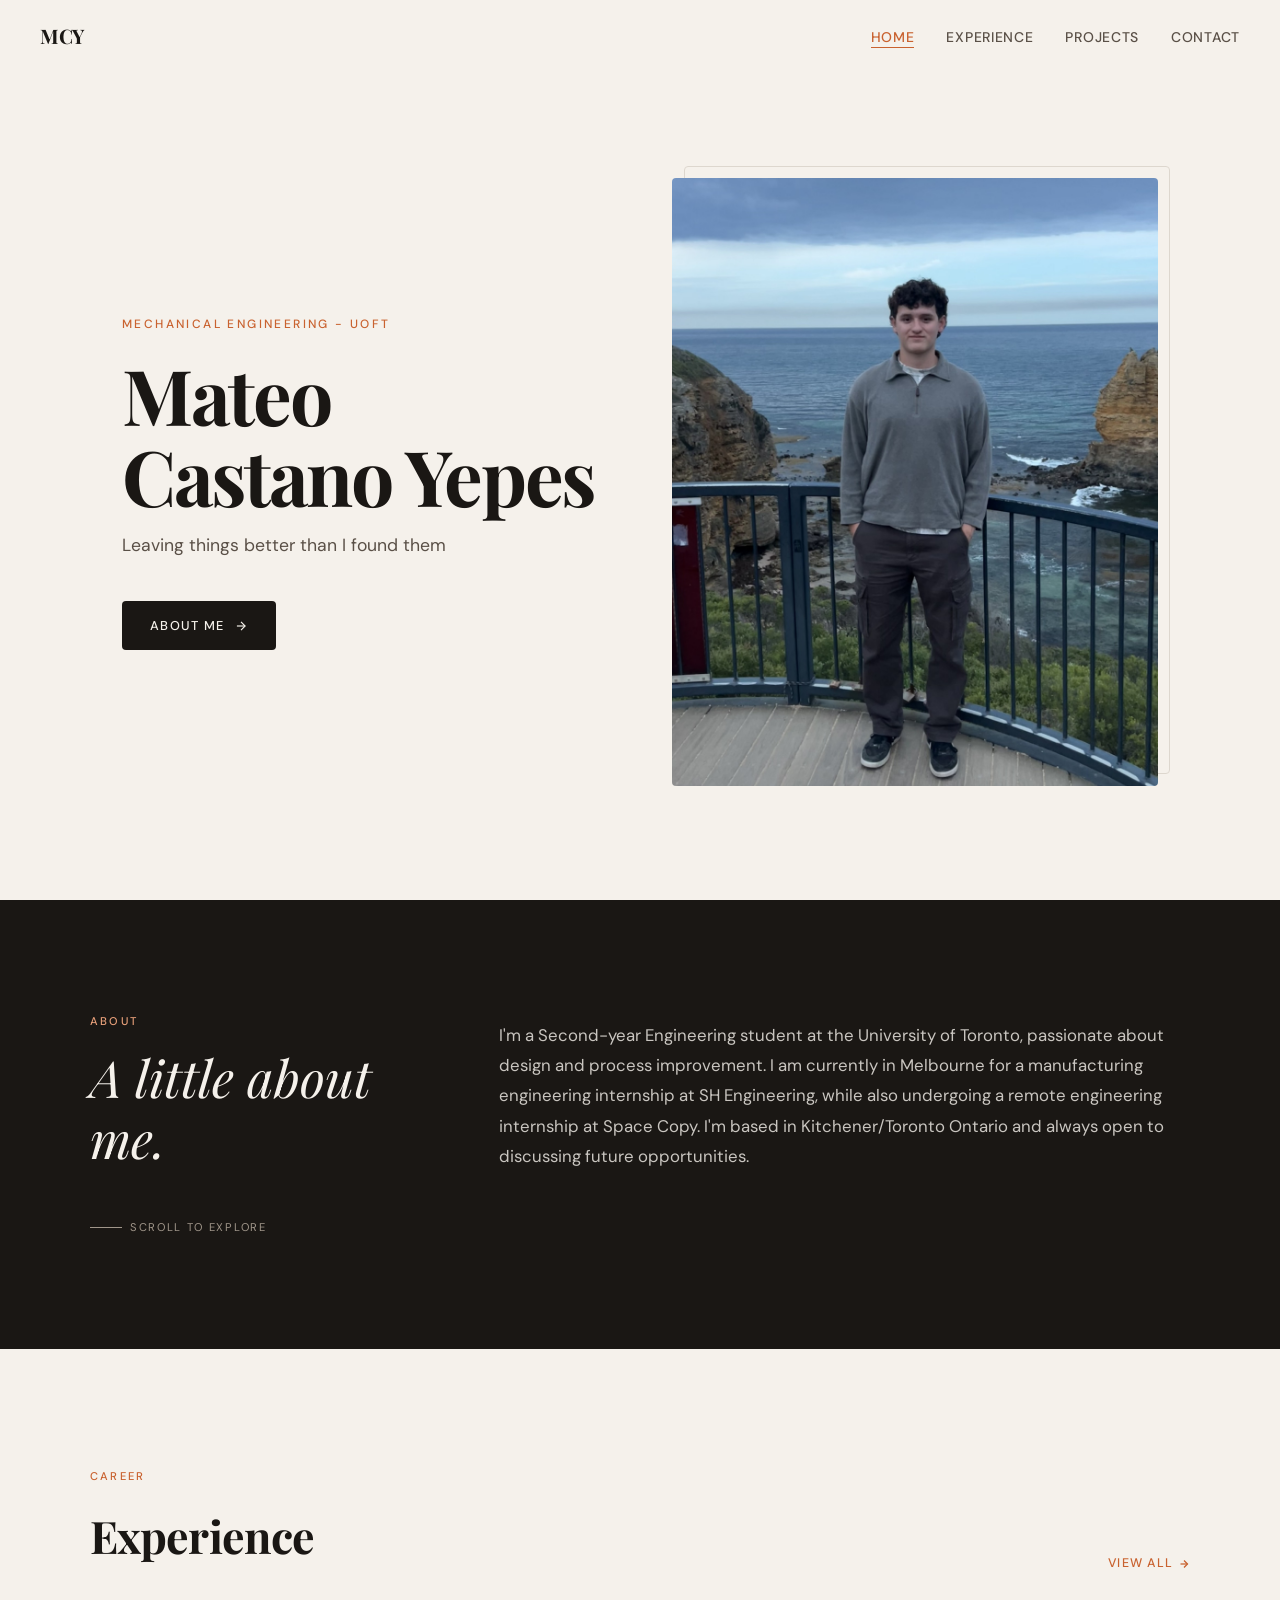
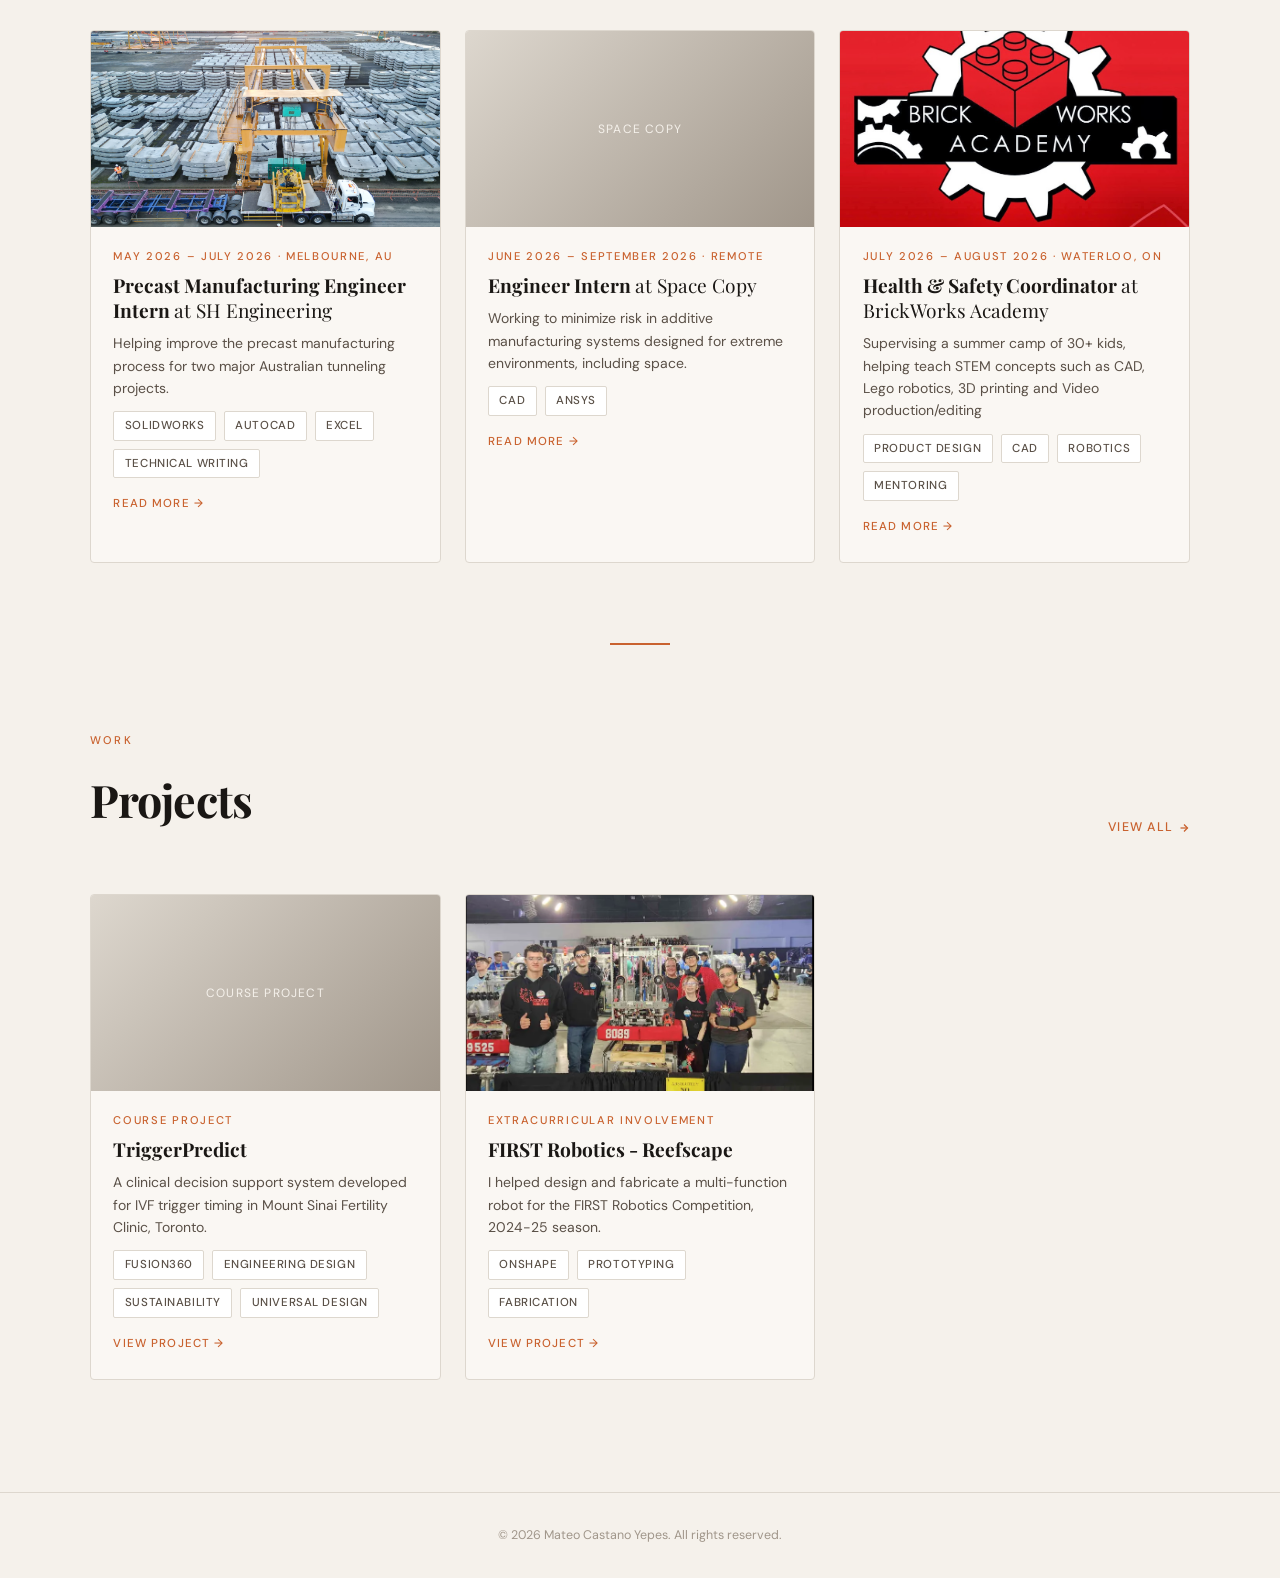
==== index.html @ e4598192 "Add files via upload" ====
<!DOCTYPE html>
<html lang="en">
<head>
  <meta charset="UTF-8" />
  <meta name="viewport" content="width=device-width, initial-scale=1.0" />
  <title id="page-title">Portfolio</title>
  <link rel="stylesheet" href="assets/css/style.css" />
  <style>
    /* ---- Hero ---- */
    .hero {
      min-height: 100vh;
      display: grid;
      grid-template-columns: 1fr 1fr;
      align-items: center;
      gap: 4rem;
      padding: 8rem 2rem 4rem;
      max-width: var(--max-w);
      margin: 0 auto;
    }
    .hero-text { }
    .hero-eyebrow {
      font-size: 0.75rem;
      font-weight: 500;
      letter-spacing: 0.2em;
      text-transform: uppercase;
      color: var(--accent);
      margin-bottom: 1.25rem;
      opacity: 0;
      animation: fadeUp 0.8s 0.2s forwards;
    }
    .hero-name {
      font-family: var(--font-display);
      font-size: clamp(2.8rem, 6vw, 5rem);
      font-weight: 700;
      line-height: 1.05;
      letter-spacing: -0.03em;
      color: var(--ink);
      margin-bottom: 1rem;
      opacity: 0;
      animation: fadeUp 0.8s 0.35s forwards;
    }
    .hero-tagline {
      font-size: 1.1rem;
      color: var(--ink-mid);
      max-width: 420px;
      margin-bottom: 2.5rem;
      opacity: 0;
      animation: fadeUp 0.8s 0.5s forwards;
    }
    .hero-cta {
      display: inline-flex;
      align-items: center;
      gap: 0.6rem;
      font-size: 0.8rem;
      font-weight: 500;
      letter-spacing: 0.1em;
      text-transform: uppercase;
      color: var(--cream);
      background: var(--ink);
      padding: 0.85rem 1.75rem;
      border-radius: var(--radius);
      transition: background var(--transition), transform var(--transition);
      opacity: 0;
      animation: fadeUp 0.8s 0.65s forwards;
    }
    .hero-cta:hover { background: var(--accent); transform: translateY(-2px); }

    .hero-photo-wrap {
      position: relative;
      opacity: 0;
      animation: fadeIn 1s 0.4s forwards;
    }
    .hero-photo-wrap::before {
      content: '';
      position: absolute;
      inset: -12px -12px 12px 12px;
      border: 1.5px solid var(--border);
      border-radius: var(--radius);
      z-index: 0;
    }
    .hero-photo {
      position: relative;
      z-index: 1;
      width: 100%;
      aspect-ratio: 4/5;
      object-fit: cover;
      border-radius: var(--radius);
      background: var(--border);
    }
    .photo-placeholder {
      width: 100%;
      aspect-ratio: 4/5;
      border-radius: var(--radius);
      background: linear-gradient(135deg, var(--border) 0%, var(--ink-light) 100%);
      display: flex;
      align-items: center;
      justify-content: center;
      flex-direction: column;
      gap: 0.5rem;
      color: var(--cream);
      font-size: 0.8rem;
      letter-spacing: 0.1em;
      text-transform: uppercase;
      position: relative;
      z-index: 1;
    }
    .photo-placeholder svg { width: 36px; height: 36px; opacity: 0.6; }

    /* ---- About ---- */
    #about {
      background: var(--ink);
      color: var(--cream);
      padding: 7rem 2rem;
    }
    .about-inner {
      max-width: var(--max-w);
      margin: 0 auto;
      display: grid;
      grid-template-columns: 1fr 2fr;
      gap: 4rem;
      align-items: start;
    }
    .about-label {
      font-size: 0.7rem;
      font-weight: 500;
      letter-spacing: 0.2em;
      text-transform: uppercase;
      color: var(--accent-light);
    }
    .about-heading {
      font-family: var(--font-display);
      font-size: clamp(2rem, 4vw, 3.2rem);
      font-weight: 400;
      font-style: italic;
      line-height: 1.2;
      margin-top: 1rem;
    }
    .about-body {
      font-size: 1.05rem;
      line-height: 1.8;
      color: rgba(245,241,235,0.8);
      padding-top: 0.5rem;
    }
    .scroll-hint {
      display: flex;
      align-items: center;
      gap: 0.5rem;
      font-size: 0.7rem;
      letter-spacing: 0.15em;
      text-transform: uppercase;
      color: var(--ink-light);
      margin-top: 3rem;
    }
    .scroll-hint::before {
      content: '';
      display: block;
      width: 32px;
      height: 1px;
      background: var(--ink-light);
    }

    /* ---- Work Preview ---- */
    #work {
      padding: 7rem 2rem;
    }
    .work-inner {
      max-width: var(--max-w);
      margin: 0 auto;
    }
    .work-header {
      display: flex;
      align-items: flex-end;
      justify-content: space-between;
      margin-bottom: 3.5rem;
      flex-wrap: wrap;
      gap: 1rem;
    }
    .work-header h2 {
      font-family: var(--font-display);
      font-size: clamp(1.8rem, 3.5vw, 2.8rem);
      font-weight: 700;
      letter-spacing: -0.02em;
    }
    .view-all {
      font-size: 0.78rem;
      font-weight: 500;
      letter-spacing: 0.1em;
      text-transform: uppercase;
      color: var(--accent);
      display: flex;
      align-items: center;
      gap: 0.3rem;
      transition: gap var(--transition);
    }
    .view-all:hover { gap: 0.6rem; }

    /* ---- Cards ---- */
    .cards-grid {
      display: grid;
      grid-template-columns: repeat(auto-fill, minmax(300px, 1fr));
      gap: 1.5rem;
    }
    .card {
      background: var(--card-bg);
      border: 1px solid var(--border);
      border-radius: var(--radius);
      overflow: hidden;
      cursor: pointer;
      transition: transform var(--transition), box-shadow var(--transition), border-color var(--transition);
      text-decoration: none;
      color: inherit;
      display: block;
    }
    .card:hover {
      transform: translateY(-5px);
      box-shadow: 0 16px 40px rgba(26,23,20,0.1);
      border-color: var(--ink-light);
    }
    .card-img {
      width: 100%;
      aspect-ratio: 16/9;
      object-fit: cover;
      background: linear-gradient(135deg, var(--border), var(--ink-light));
      display: flex;
      align-items: center;
      justify-content: center;
      color: var(--cream);
      font-size: 0.75rem;
      letter-spacing: 0.1em;
      text-transform: uppercase;
    }
    .card-img img { width: 100%; height: 100%; object-fit: cover; }
    .card-body { padding: 1.25rem 1.4rem 1.5rem; }
    .card-meta {
      font-size: 0.7rem;
      font-weight: 500;
      letter-spacing: 0.15em;
      text-transform: uppercase;
      color: var(--accent);
      margin-bottom: 0.4rem;
    }
    .card-title {
      font-family: var(--font-display);
      font-size: 1.2rem;
      font-weight: 700;
      line-height: 1.3;
      margin-bottom: 0.6rem;
    }
    .card-summary {
      font-size: 0.875rem;
      color: var(--ink-mid);
      line-height: 1.6;
    }
    .card-arrow {
      display: inline-flex;
      align-items: center;
      gap: 0.3rem;
      font-size: 0.72rem;
      font-weight: 500;
      letter-spacing: 0.1em;
      text-transform: uppercase;
      color: var(--accent);
      margin-top: 1rem;
      transition: gap var(--transition);
    }
    .card:hover .card-arrow { gap: 0.55rem; }

    /* ---- Divider ---- */
    .section-divider {
      width: 60px;
      height: 2px;
      background: var(--accent);
      margin: 0 auto 5rem;
    }

    @keyframes fadeUp {
      from { opacity: 0; transform: translateY(24px); }
      to   { opacity: 1; transform: none; }
    }
    @keyframes fadeIn {
      from { opacity: 0; }
      to   { opacity: 1; }
    }

    @media (max-width: 768px) {
      .hero {
        grid-template-columns: 1fr;
        text-align: center;
        gap: 2.5rem;
        padding-top: 6rem;
      }
      .hero-photo-wrap { order: -1; max-width: 280px; margin: 0 auto; }
      .hero-tagline { margin: 0 auto 2.5rem; }
      .about-inner { grid-template-columns: 1fr; gap: 1.5rem; }
    }
  </style>
</head>
<body>

<!-- ============ NAV ============ -->
<nav>
  <a class="nav-logo" id="nav-name" href="index.html">AR</a>
  <ul class="nav-links">
    <li><a href="index.html">Home</a></li>
    <li><a href="pages/experience.html">Experience</a></li>
    <li><a href="pages/projects.html">Projects</a></li>
    <li><a href="pages/contact.html">Contact</a></li>
  </ul>
</nav>

<!-- ============ HERO ============ -->
<section class="hero" id="hero">
  <div class="hero-text">
    <p class="hero-eyebrow" id="hero-eyebrow"></p>
    <h1 class="hero-name" id="hero-name"></h1>
    <p class="hero-tagline" id="hero-tagline"></p>
    <a class="hero-cta" href="#about">
      About me
      <svg width="14" height="14" viewBox="0 0 24 24" fill="none" stroke="currentColor" stroke-width="2"><line x1="5" y1="12" x2="19" y2="12"/><polyline points="12,5 19,12 12,19"/></svg>
    </a>
  </div>
  <div class="hero-photo-wrap">
    <div id="hero-photo-slot" class="photo-placeholder">
      <svg viewBox="0 0 24 24" fill="none" stroke="currentColor" stroke-width="1.5"><circle cx="12" cy="8" r="4"/><path d="M4 20c0-4 3.6-7 8-7s8 3 8 7"/></svg>
      <span>Your Photo Here</span>
    </div>
  </div>
</section>

<!-- ============ ABOUT ============ -->
<section id="about">
  <div class="about-inner">
    <div class="reveal">
      <p class="about-label">About</p>
      <h2 class="about-heading">A little about me.</h2>
      <div class="scroll-hint">Scroll to explore</div>
    </div>
    <div class="reveal" style="transition-delay:150ms">
      <p class="about-body" id="about-text"></p>
    </div>
  </div>
</section>

<!-- ============ EXPERIENCE PREVIEW ============ -->
<section id="work">
  <div class="work-inner">

    <div class="work-header reveal">
      <div>
        <span class="section-label">Career</span>
        <h2>Experience</h2>
      </div>
      <a class="view-all" href="pages/experience.html">
        View all
        <svg width="12" height="12" viewBox="0 0 24 24" fill="none" stroke="currentColor" stroke-width="2.5"><line x1="5" y1="12" x2="19" y2="12"/><polyline points="12,5 19,12 12,19"/></svg>
      </a>
    </div>

    <div class="cards-grid" id="exp-cards" data-stagger></div>

    <div class="section-divider" style="margin-top:5rem;margin-bottom:0"></div>

    <div class="work-header reveal" style="margin-top:5rem">
      <div>
        <span class="section-label">Work</span>
        <h2>Projects</h2>
      </div>
      <a class="view-all" href="pages/projects.html">
        View all
        <svg width="12" height="12" viewBox="0 0 24 24" fill="none" stroke="currentColor" stroke-width="2.5"><line x1="5" y1="12" x2="19" y2="12"/><polyline points="12,5 19,12 12,19"/></svg>
      </a>
    </div>

    <div class="cards-grid" id="proj-cards" data-stagger></div>
  </div>
</section>

<!-- ============ FOOTER ============ -->
<footer>
  <span id="footer-text"></span>
</footer>

<script src="config.js"></script>
<script>
  // ---- Populate from config ----
  document.getElementById('page-title').textContent = PORTFOLIO.name + ' — Portfolio';
  document.getElementById('nav-name').textContent = PORTFOLIO.name.split(' ').map(w=>w[0]).join('');
  document.getElementById('hero-eyebrow').textContent = PORTFOLIO.title;
  document.getElementById('hero-name').textContent = PORTFOLIO.name;
  document.getElementById('hero-tagline').textContent = PORTFOLIO.tagline;
  document.getElementById('about-text').textContent = PORTFOLIO.aboutText;
  document.getElementById('footer-text').textContent = `© ${new Date().getFullYear()} ${PORTFOLIO.name}. All rights reserved.`;

  // Profile photo
  if (PORTFOLIO.profilePhoto) {
    const slot = document.getElementById('hero-photo-slot');
    const img = new Image();
    img.src = PORTFOLIO.profilePhoto;
    img.className = 'hero-photo';
    img.alt = PORTFOLIO.name;
    img.onload = () => { slot.outerHTML = img.outerHTML; };
  }

  // Build experience cards (show first 3)
  const expGrid = document.getElementById('exp-cards');
  PORTFOLIO.experience.slice(0, 3).forEach(item => {
    expGrid.insertAdjacentHTML('beforeend', `
      <a class="card reveal" href="pages/exp-detail.html?id=${item.id}">
        <div class="card-img">
          ${item.photo ? `<img src="../${item.photo}" alt="${item.company}" onerror="this.parentElement.innerHTML='<span>${item.company}</span>'" />` : `<span>${item.company}</span>`}
        </div>
        <div class="card-body">
          <p class="card-meta">${item.period} · ${item.location}</p>
          <h3 class="card-title">${item.role} <span style="font-weight:300">at ${item.company}</span></h3>
          <p class="card-summary">${item.summary}</p>
          <div class="tags">${item.tags.map(t=>`<span class="tag">${t}</span>`).join('')}</div>
          <span class="card-arrow">Read more →</span>
        </div>
      </a>`);
  });

  // Build project cards (show first 4)
  const projGrid = document.getElementById('proj-cards');
  PORTFOLIO.projects.slice(0, 4).forEach(item => {
    projGrid.insertAdjacentHTML('beforeend', `
      <a class="card reveal" href="pages/proj-detail.html?id=${item.id}">
        <div class="card-img">
          ${item.photo ? `<img src="../${item.photo}" alt="${item.title}" onerror="this.parentElement.innerHTML='<span>${item.category}</span>'" />` : `<span>${item.category}</span>`}
        </div>
        <div class="card-body">
          <p class="card-meta">${item.category}</p>
          <h3 class="card-title">${item.title}</h3>
          <p class="card-summary">${item.summary}</p>
          <div class="tags">${item.tags.map(t=>`<span class="tag">${t}</span>`).join('')}</div>
          <span class="card-arrow">View project →</span>
        </div>
      </a>`);
  });
</script>
<script src="assets/js/main.js"></script>
</body>
</html>
---- assets/css/style.css ----
/* ============================================================
   PORTFOLIO — Global Styles
   Aesthetic: Refined editorial / ink-on-cream
   ============================================================ */

@import url('https://fonts.googleapis.com/css2?family=Playfair+Display:ital,wght@0,400;0,700;1,400&family=DM+Sans:wght@300;400;500&display=swap');

/* ---------- Tokens ---------- */
:root {
  --cream:   #f5f1eb;
  --ink:     #1a1714;
  --ink-mid: #5a5047;
  --ink-light: #a0968a;
  --accent:  #c9622f;
  --accent-light: #e8a07a;
  --white:   #ffffff;
  --border:  #ddd7ce;
  --card-bg: #faf7f3;

  --font-display: 'Playfair Display', Georgia, serif;
  --font-body:    'DM Sans', system-ui, sans-serif;

  --max-w: 1100px;
  --radius: 4px;
  --transition: 0.3s cubic-bezier(0.4, 0, 0.2, 1);
}

/* ---------- Reset ---------- */
*, *::before, *::after { box-sizing: border-box; margin: 0; padding: 0; }
html { scroll-behavior: smooth; }
body {
  background: var(--cream);
  color: var(--ink);
  font-family: var(--font-body);
  font-size: 16px;
  line-height: 1.7;
  -webkit-font-smoothing: antialiased;
}
img { display: block; max-width: 100%; }
a { color: inherit; text-decoration: none; }
ul { list-style: none; }

/* ---------- Nav ---------- */
nav {
  position: fixed;
  top: 0; left: 0; right: 0;
  z-index: 100;
  display: flex;
  align-items: center;
  justify-content: space-between;
  padding: 1.2rem 2.5rem;
  background: transparent;
  transition: background var(--transition), box-shadow var(--transition);
}
nav.scrolled {
  background: rgba(245, 241, 235, 0.95);
  backdrop-filter: blur(8px);
  box-shadow: 0 1px 0 var(--border);
}
.nav-logo {
  font-family: var(--font-display);
  font-size: 1.25rem;
  font-weight: 700;
  letter-spacing: -0.02em;
  color: var(--ink);
}
.nav-links {
  display: flex;
  gap: 2rem;
  align-items: center;
}
.nav-links a {
  font-size: 0.875rem;
  font-weight: 500;
  letter-spacing: 0.05em;
  text-transform: uppercase;
  color: var(--ink-mid);
  transition: color var(--transition);
  position: relative;
}
.nav-links a::after {
  content: '';
  position: absolute;
  bottom: -2px; left: 0;
  width: 0; height: 1px;
  background: var(--accent);
  transition: width var(--transition);
}
.nav-links a:hover { color: var(--accent); }
.nav-links a:hover::after { width: 100%; }
.nav-links a.active { color: var(--accent); }
.nav-links a.active::after { width: 100%; }

/* ---------- Shared Layout ---------- */
.container {
  max-width: var(--max-w);
  margin: 0 auto;
  padding: 0 2rem;
}

/* ---------- Section Labels ---------- */
.section-label {
  display: inline-block;
  font-size: 0.7rem;
  font-weight: 500;
  letter-spacing: 0.2em;
  text-transform: uppercase;
  color: var(--accent);
  margin-bottom: 0.75rem;
}

/* ---------- Fade-in on scroll ---------- */
.reveal {
  opacity: 0;
  transform: translateY(28px);
  transition: opacity 0.7s ease, transform 0.7s ease;
}
.reveal.visible {
  opacity: 1;
  transform: none;
}

/* ---------- Tags ---------- */
.tags {
  display: flex;
  flex-wrap: wrap;
  gap: 0.5rem;
  margin-top: 0.75rem;
}
.tag {
  font-size: 0.72rem;
  font-weight: 500;
  letter-spacing: 0.05em;
  text-transform: uppercase;
  padding: 0.25rem 0.65rem;
  border: 1px solid var(--border);
  border-radius: 2px;
  color: var(--ink-mid);
  background: var(--white);
}

/* ---------- Back link (detail pages) ---------- */
.back-link {
  display: inline-flex;
  align-items: center;
  gap: 0.4rem;
  font-size: 0.8rem;
  font-weight: 500;
  letter-spacing: 0.08em;
  text-transform: uppercase;
  color: var(--ink-mid);
  transition: color var(--transition);
  margin-bottom: 3rem;
}
.back-link:hover { color: var(--accent); }
.back-link svg { width: 14px; height: 14px; }

/* ---------- Footer ---------- */
footer {
  border-top: 1px solid var(--border);
  padding: 2rem;
  text-align: center;
  font-size: 0.78rem;
  color: var(--ink-light);
}

/* ---------- Responsive ---------- */
@media (max-width: 700px) {
  nav { padding: 1rem 1.2rem; }
  .nav-links { gap: 1rem; }
  .container { padding: 0 1.2rem; }
}
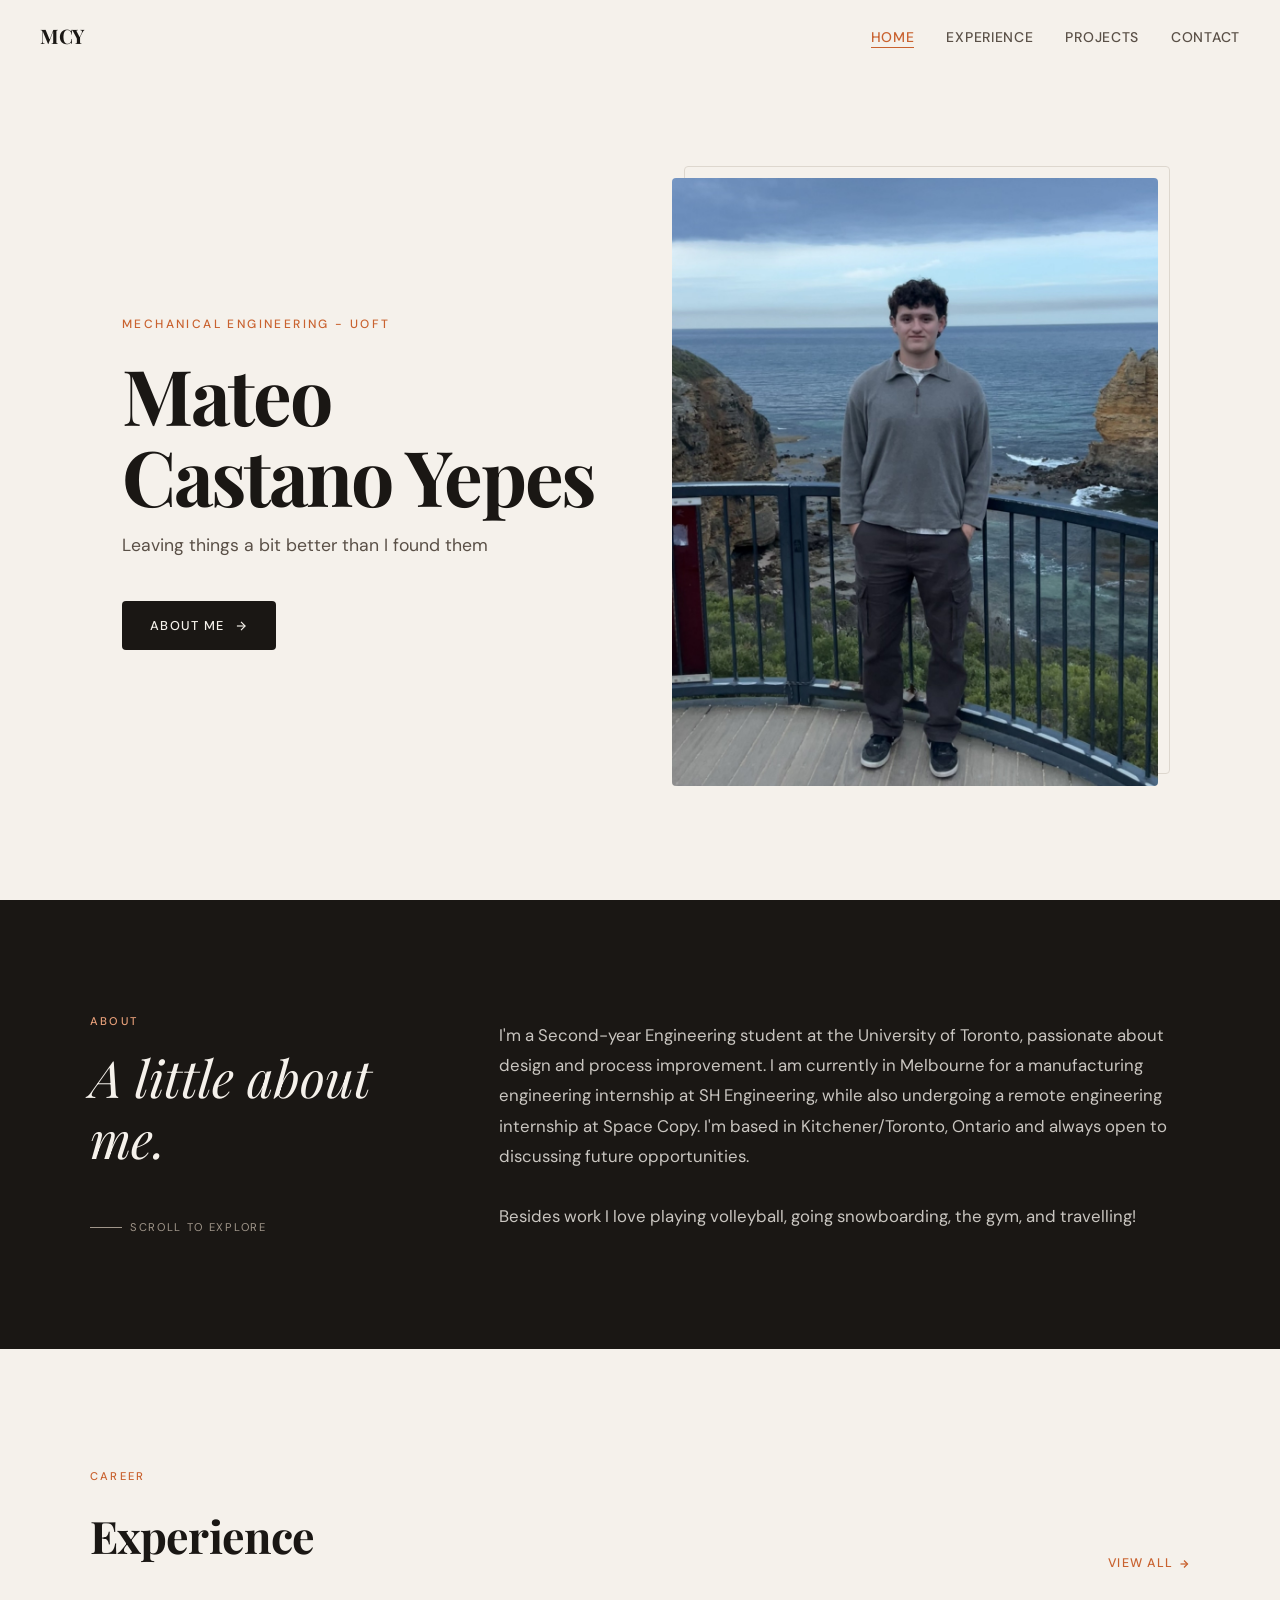
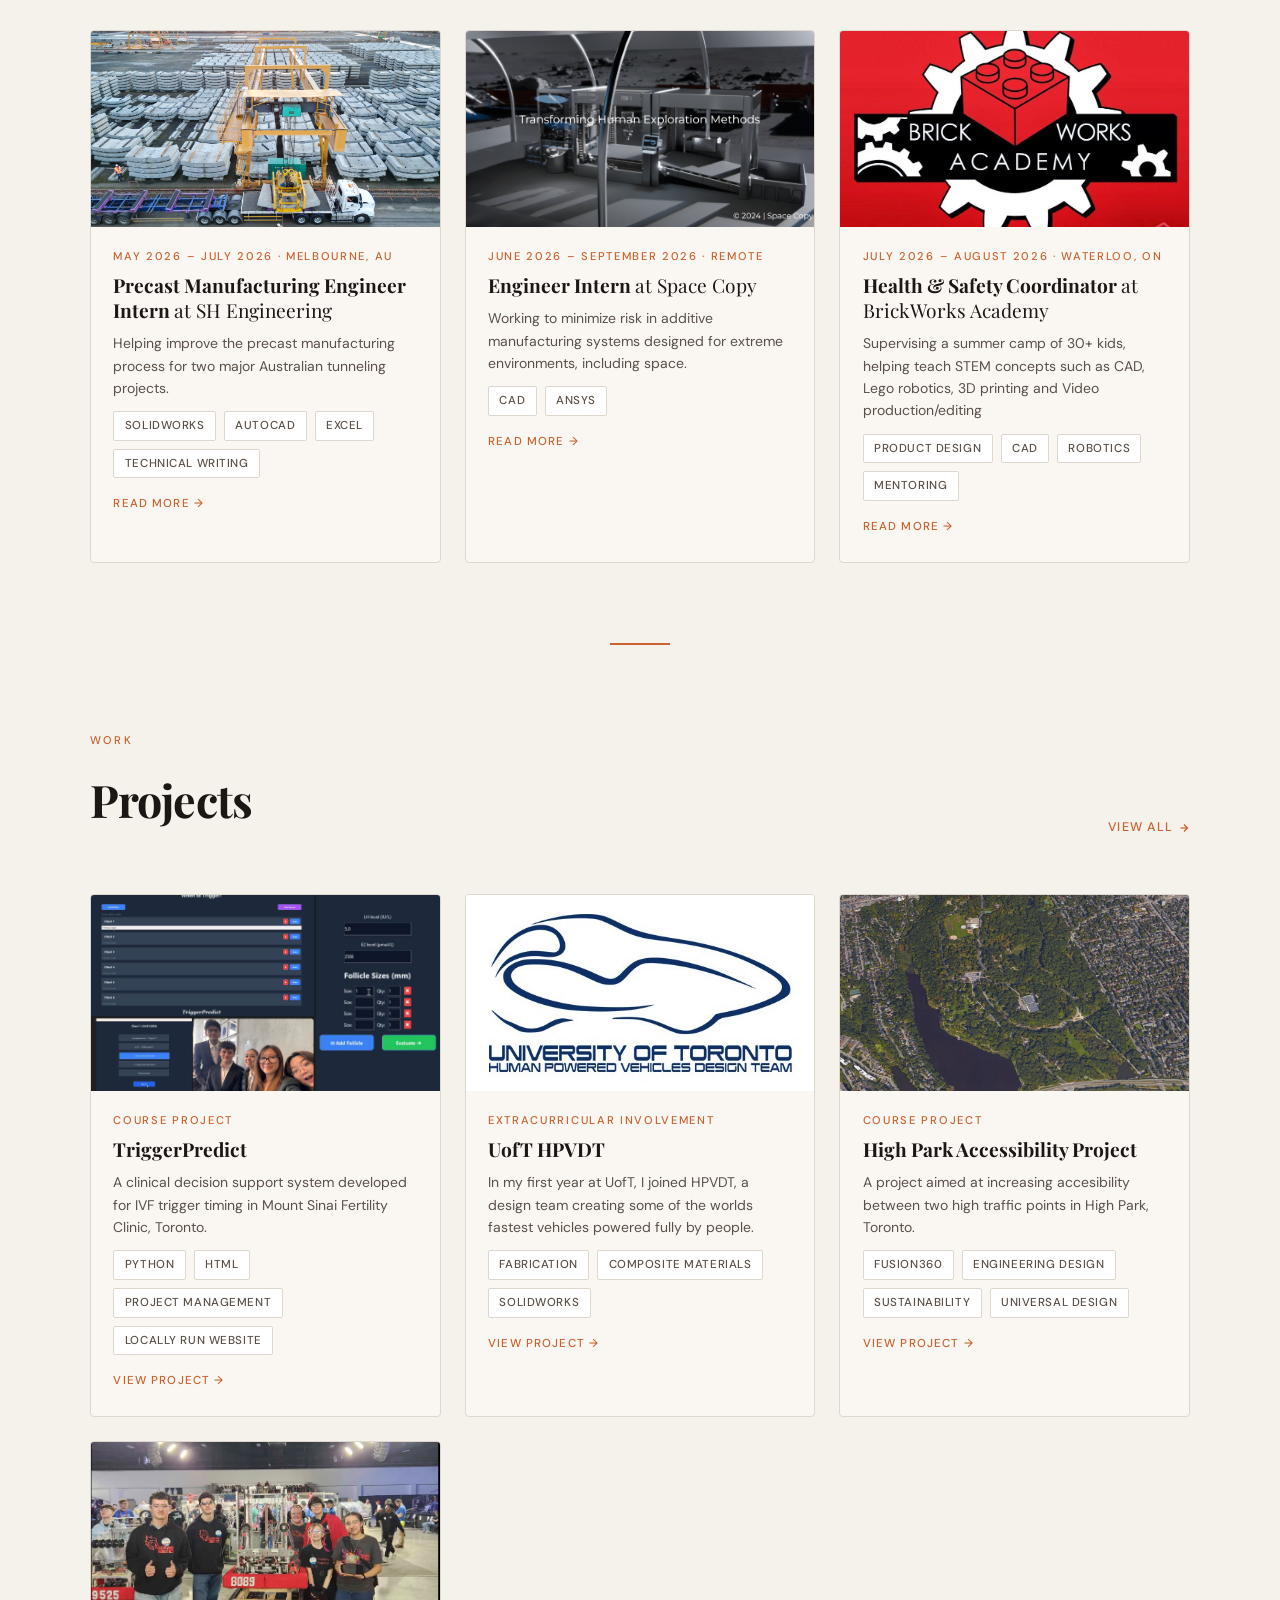
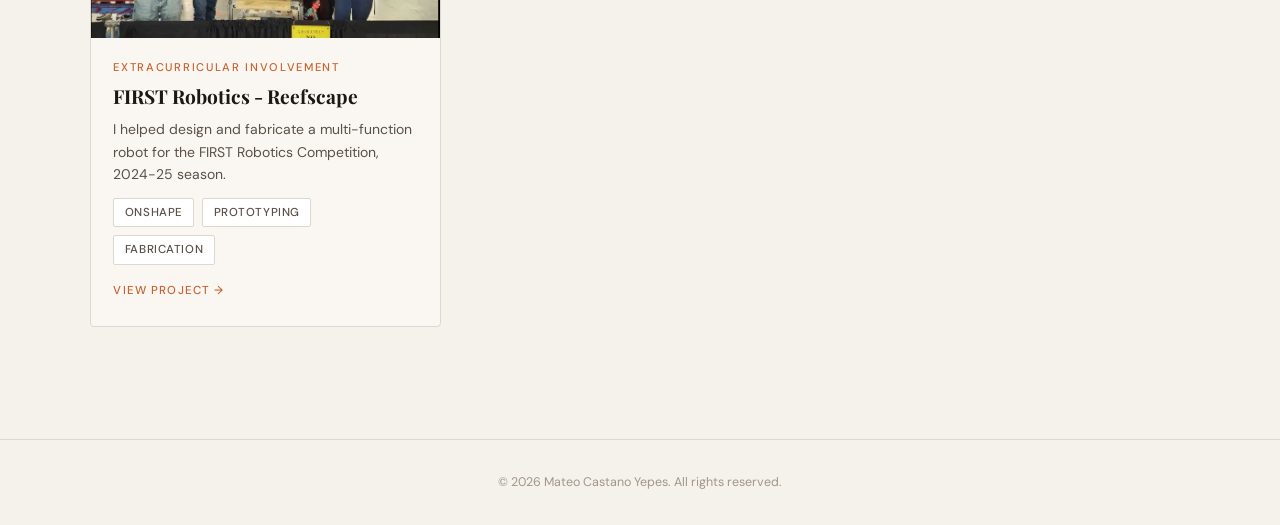
==== commit 2c9457c5: "Update index.html" ====
--- a/index.html
+++ b/index.html
@@ -388,7 +388,7 @@
   document.getElementById('hero-eyebrow').textContent = PORTFOLIO.title;
   document.getElementById('hero-name').textContent = PORTFOLIO.name;
   document.getElementById('hero-tagline').textContent = PORTFOLIO.tagline;
-  document.getElementById('about-text').textContent = PORTFOLIO.aboutText;
+  document.getElementById('about-text').innerHTML = PORTFOLIO.aboutText;
   document.getElementById('footer-text').textContent = `© ${new Date().getFullYear()} ${PORTFOLIO.name}. All rights reserved.`;
 
   // Profile photo
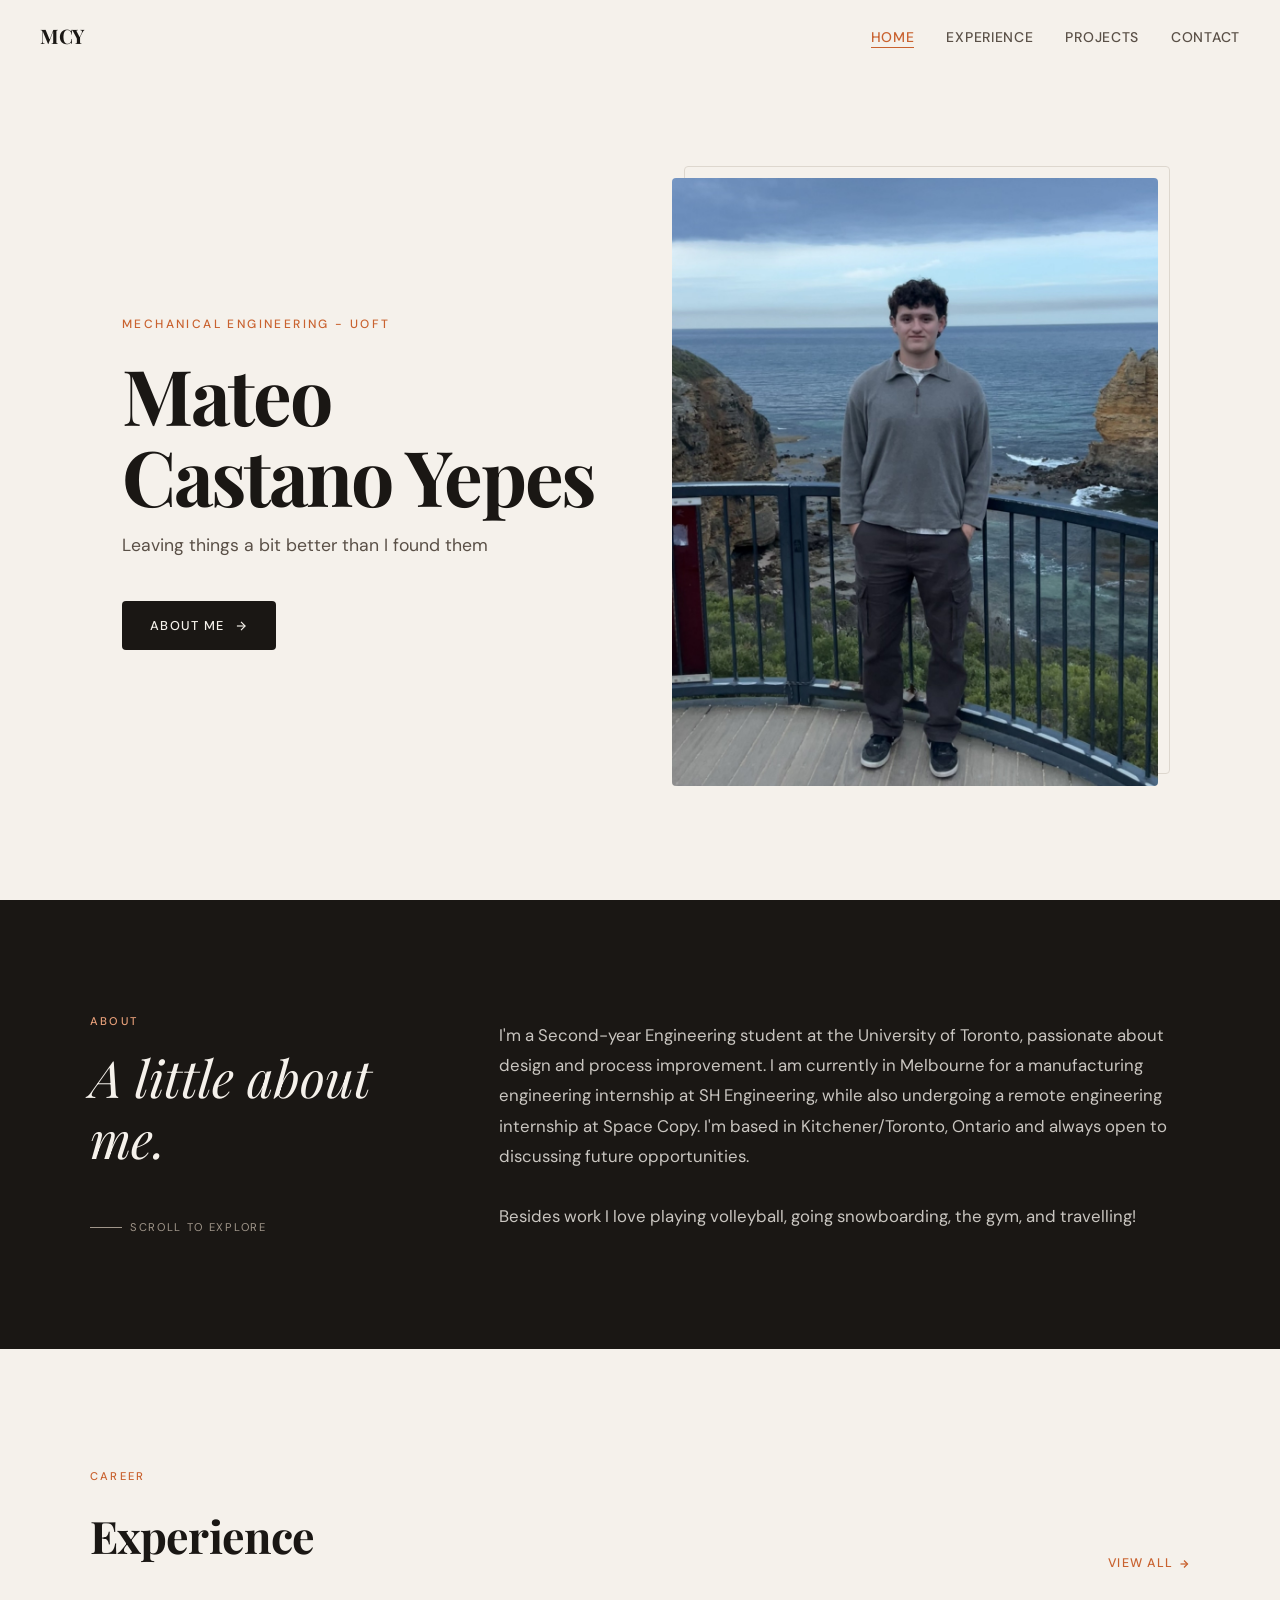
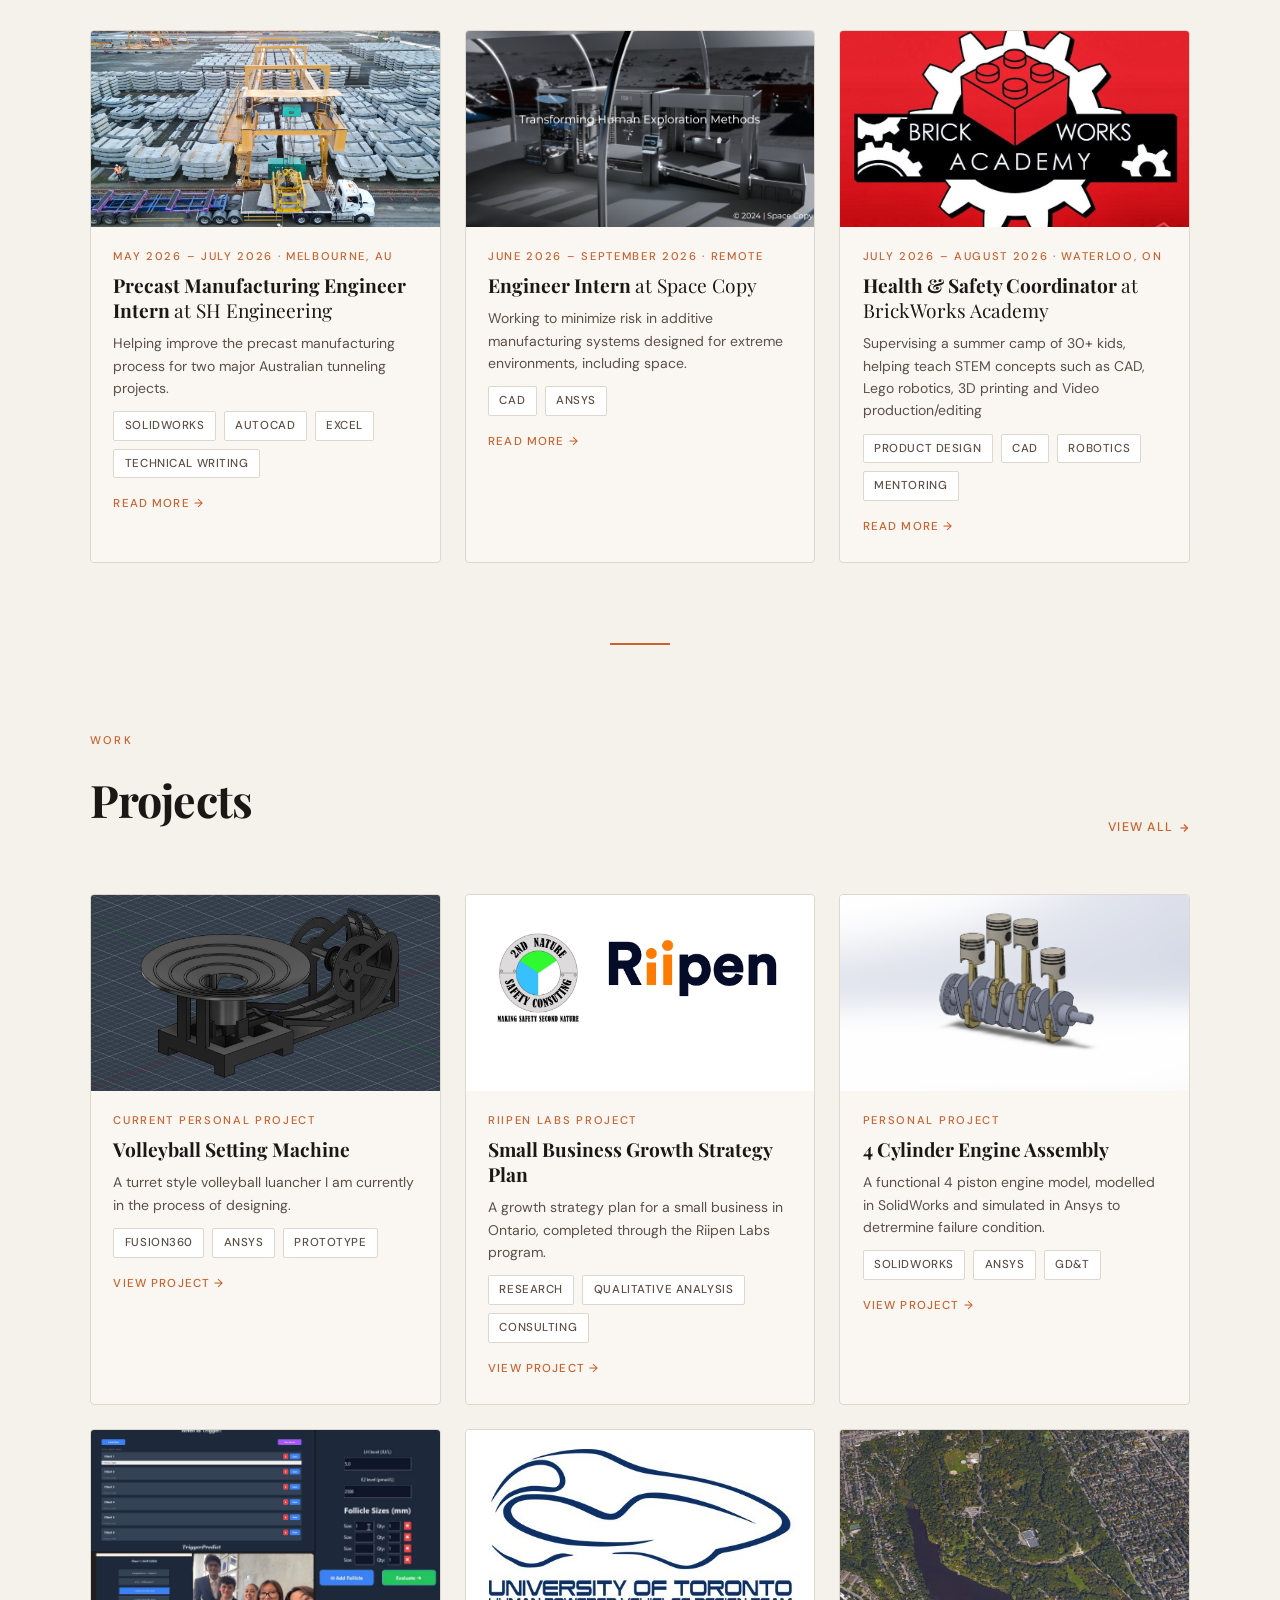
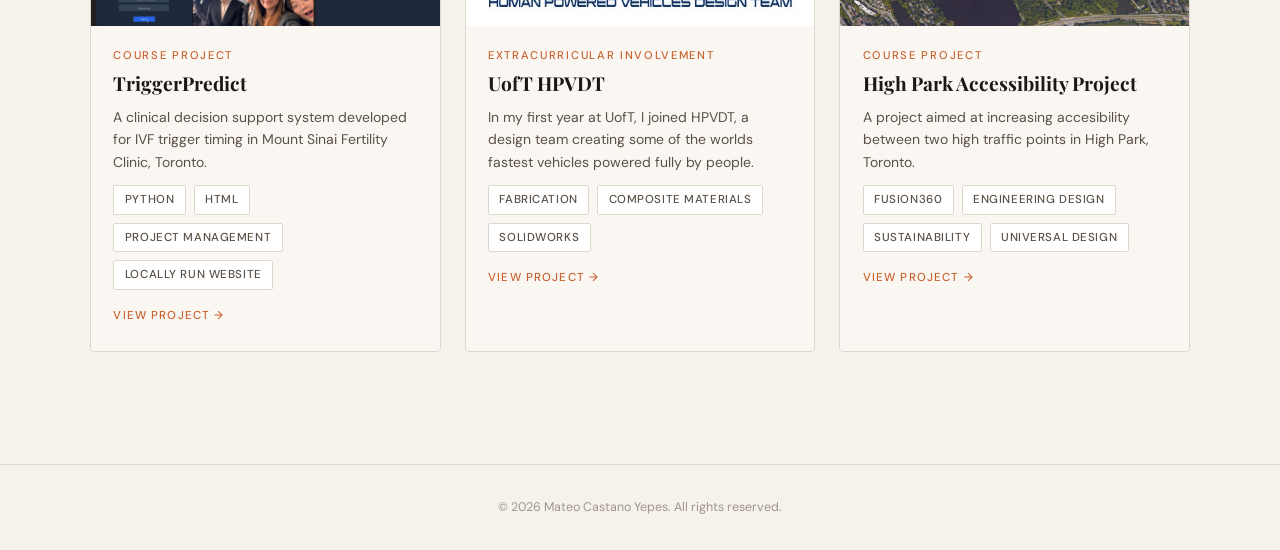
==== commit 95608e86: "Update index.html" ====
--- a/index.html
+++ b/index.html
@@ -421,7 +421,7 @@
 
   // Build project cards (show first 4)
   const projGrid = document.getElementById('proj-cards');
-  PORTFOLIO.projects.slice(0, 4).forEach(item => {
+  PORTFOLIO.projects.slice(0, 6).forEach(item => {
     projGrid.insertAdjacentHTML('beforeend', `
       <a class="card reveal" href="pages/proj-detail.html?id=${item.id}">
         <div class="card-img">
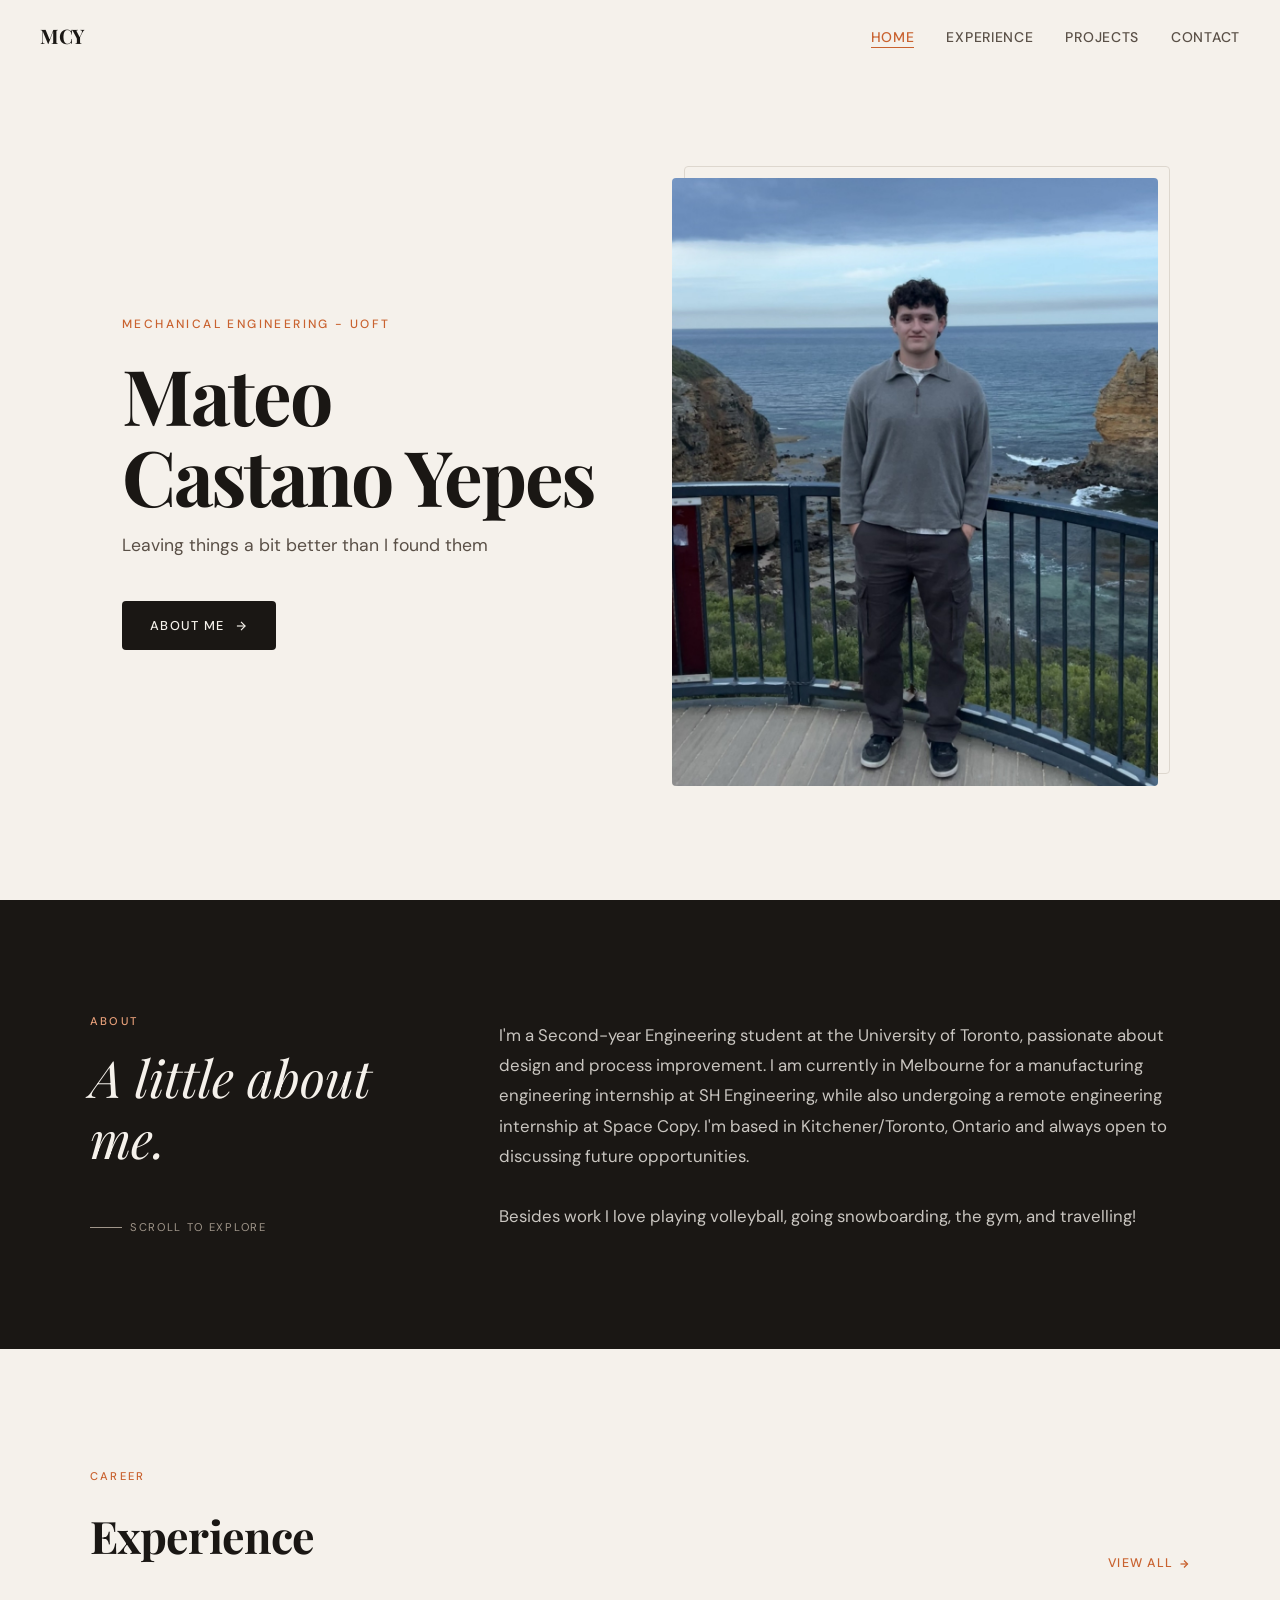
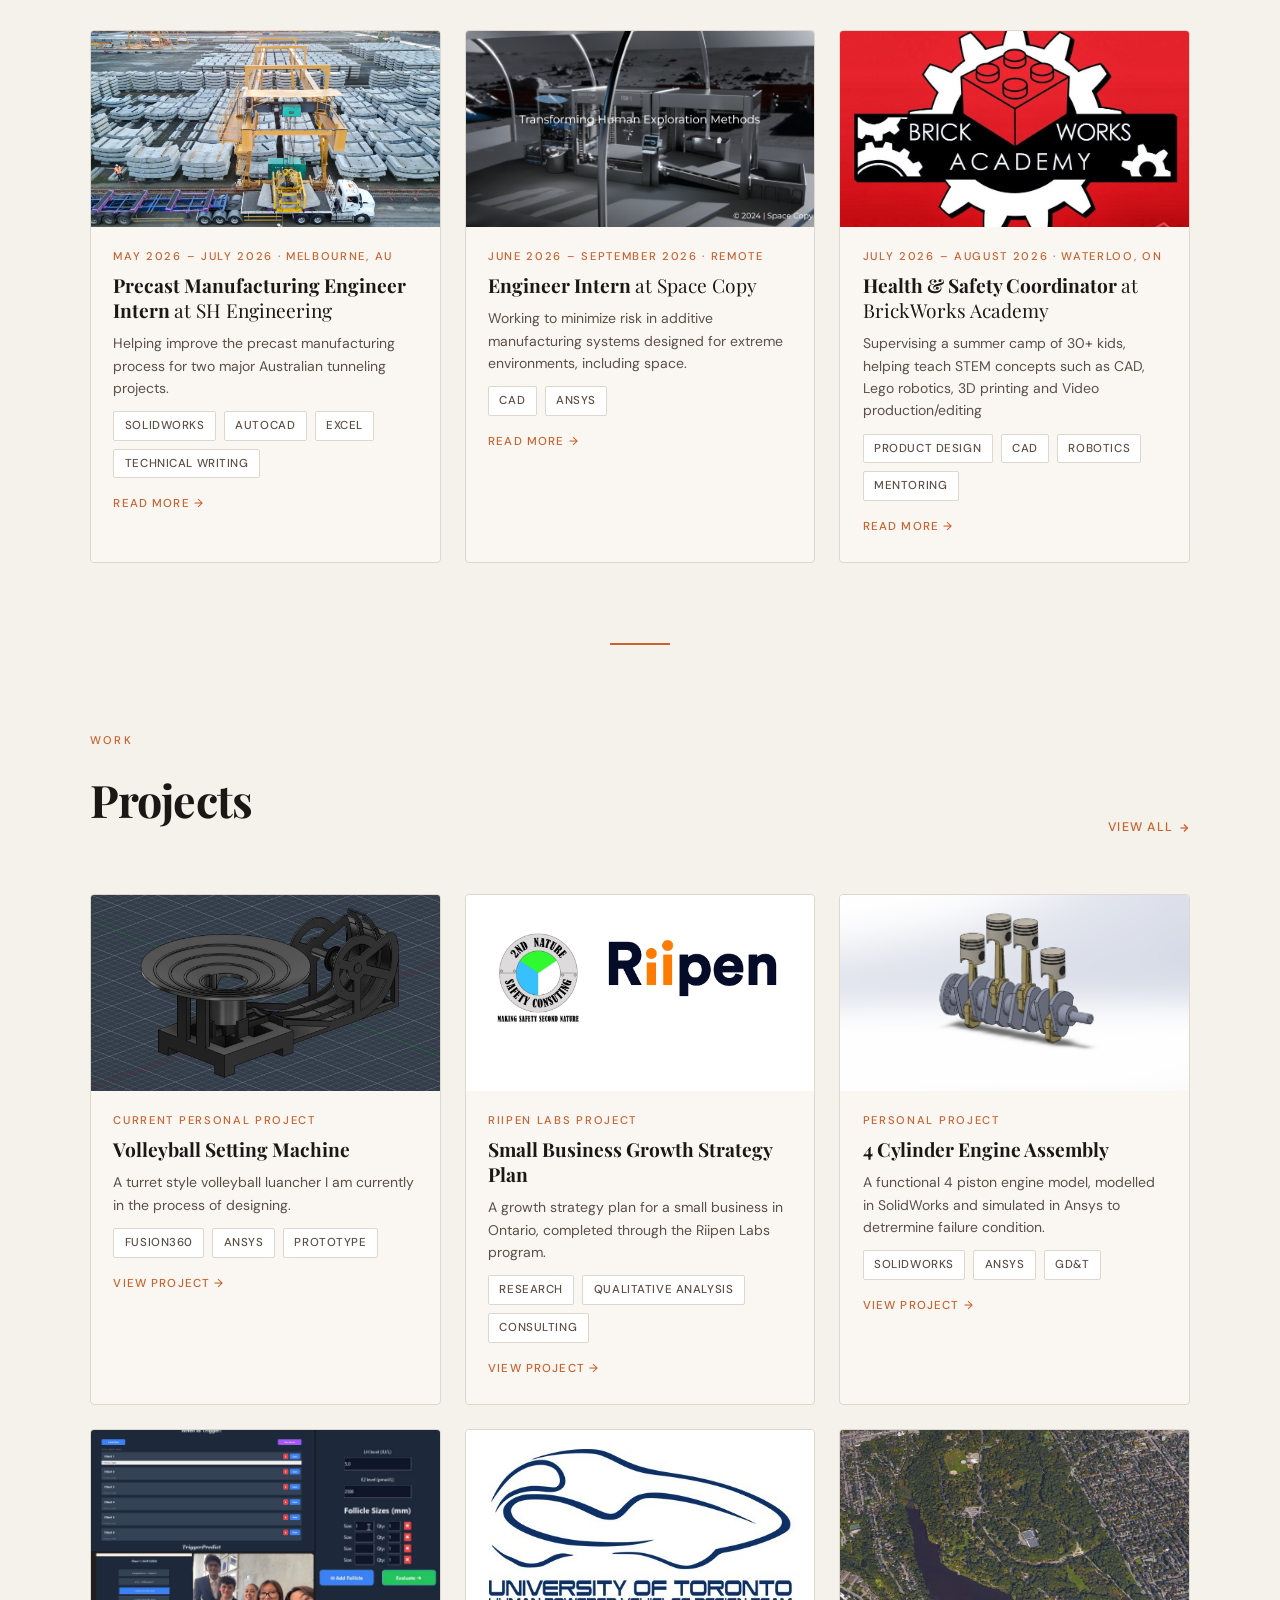
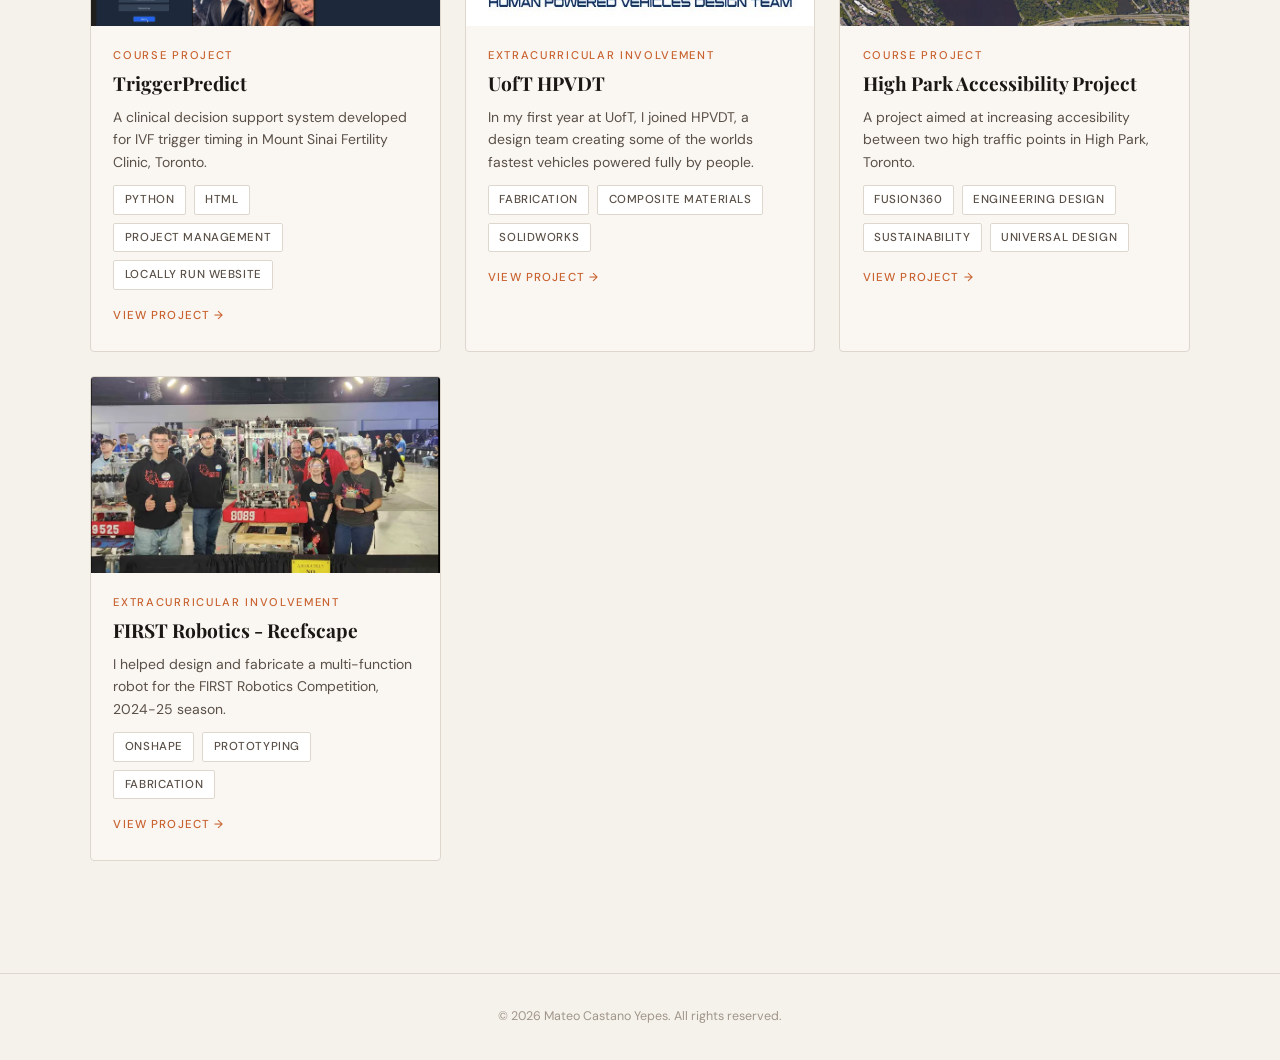
==== commit 339305b0: "Update index.html" ====
--- a/index.html
+++ b/index.html
@@ -421,7 +421,7 @@
 
   // Build project cards (show first 4)
   const projGrid = document.getElementById('proj-cards');
-  PORTFOLIO.projects.slice(0, 6).forEach(item => {
+  PORTFOLIO.projects.slice(0, 67).forEach(item => {
     projGrid.insertAdjacentHTML('beforeend', `
       <a class="card reveal" href="pages/proj-detail.html?id=${item.id}">
         <div class="card-img">
